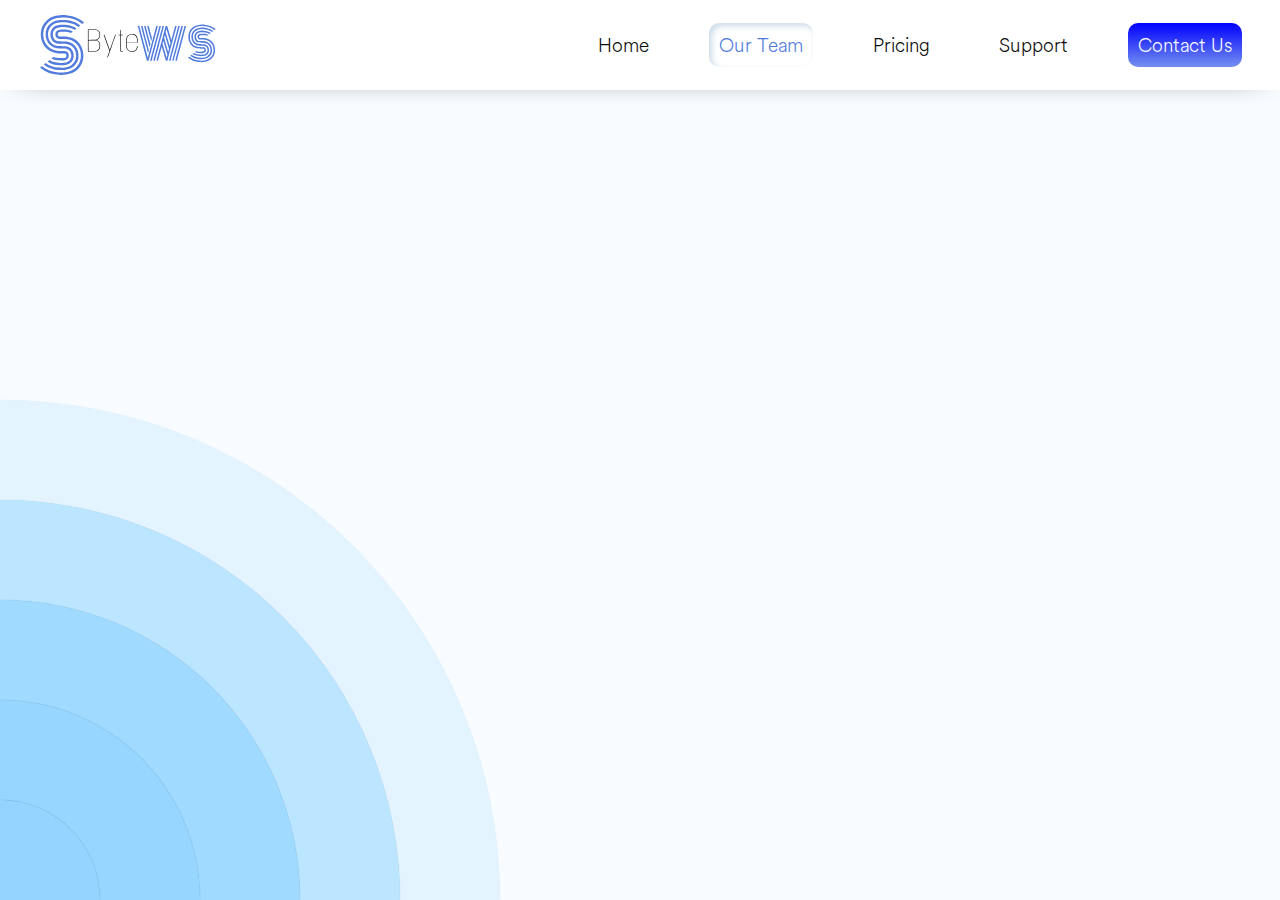
==== pages/ourteam.html @ 2ac8fb99 "added new page and file config" ====
<!DOCTYPE html>  
  <html lang="en">
    <meta charset="utf-8">
    <meta name="viewport" content="width=device-width, initial-scale=1">
    <meta name="description" content="ShortByte web solutions is a company run by High Schoolers that delivers Websites and custom software to small businesses.">
    <meta property="og:type" content="website">
    <meta property="og:title" content="ShortByte Web Solutions">
    <meta property="og:image" content="logo/companyLogo.svg">
    <meta property="og:description" content="ShortByte web solutions is a company run by High Schoolers that delivers Websites and custom software to small businesses">
    <meta property="og:site_name" content="Home - ShortByte">
    <meta property="og:locale" content="en_US">
    <link rel="icon" href="../logo/SBlogo.ico"/>
    <link rel="stylesheet" type="text/css" href="../styles.css"/>
    <link rel="stylesheet" type="text/css" href="../styles/ourteam.styles.css"/>
    <link rel="stylesheet" href="https://unpkg.com/aos@next/dist/aos.css" />
    <script src="../script.js" defer></script>
    <title>Home - ShortByte</title>
  </head>
  <body>
    <div class="ripple-bacground">
      <div class="circle xxlarge shade1"></div>
      <div class="circle xlarge shade2"></div>
      <div class="circle large shade3"></div>
      <div class="circle medium shade4"></div>
      <div class="circle small shade5"></div>
    </div>
    <div class="header">
        <img src="../logo/companyLogo.svg" alt="" class="companyLogo">
        <div>
          <a class="hLink" href="../index.html" >Home</a>
          <a class="hLink active" href="ourteam.html">Our Team</a>
          <a class="hLink" href="pricing.html">Pricing</a>
          <a class="hLink" href="support.html">Support</a>
          <a class="hLink contactUs" href="contact.html">Contact Us</a>
        </div>
    </div>
  </body>

  <script src="https://unpkg.com/aos@next/dist/aos.js"></script>
  <script>
    AOS.init();
  </script>


</html>
---- styles.css ----
:root{
    --primary-color: #517bdc;
    --font-color: rgb(11, 11, 11);
    --bg-color: #f8fcff;
}

@font-face {
    font-family: 'circular-bold';
    src: url(fonts/CircularStd-Medium.woff2) format('woff2');
}
@font-face {
    font-family: 'circular-light';
    src: url(fonts/CircularAir-Light.woff2) format('woff2');
}

* {
    font-family: 'circular-light';
    color: var(--font-color);
    box-sizing: border-box;
}

body{
    background-color: var(--bg-color);
    margin: 0;
}

.ripple-bacground {
    position: fixed;
    height: 100vh;
    z-index: -1;
}
  
  
.circle{
    background-color: hsl(204, 100%, 79%);
    position: absolute;
    border-radius: 50%;
    animation: ripple 15s infinite;
    box-shadow: 0px 0px 1px 0px #508fb9;
}
  
.small{
    width: 200px;
    height: 200px;
    left: -100px;
    bottom: -100px;
}
  
.medium{
    width: 400px;
    height: 400px;
    left: -200px;
    bottom: -200px;
}
  
.large{
    width: 600px;
    height: 600px;
    left: -300px;
    bottom: -300px;
}
  
.xlarge{
    width: 800px;
    height: 800px;
    left: -400px;
    bottom: -400px;
}
  
.xxlarge{
    width: 1000px;
    height: 1000px;
    left: -500px;
    bottom: -500px;
}
  
.shade1{
    opacity: 0.2;
}

.shade2{
    opacity: 0.5;
}
  
.shade3{
    opacity: 0.7;
}
  
.shade4{
    opacity: 0.8;
}
  
.shade5{
    opacity: 0.9;
}
  
@keyframes ripple{
    0%{
      transform: scale(0.8);
    }
    
    50%{
      transform: scale(1.2);
    }
    
    100%{
      transform: scale(0.8);
    }
}

.header {
    display: flex;
    align-items: center;
    justify-content: space-between;
    flex-flow: row nowrap;
    width: 100%;
    height: 90px;
    padding: 0 3vw;
    background-color: white;
    box-shadow: 0 1px 30px -20px rgb(0, 0, 0);
}

.header > div {
    display: flex;
    flex-flow: row nowrap;
    align-items: center;
    gap: 50px;
    flex-wrap: nowrap;
}

.companyLogo {
    width: 180px;
    flex:  0 0 auto;
}



.header .contactUs{
    background: linear-gradient(360deg, lightblue -50%, blue 100%);
    color: var(--bg-color);
}

.header .contactUs:hover{
    transform: scale(1.1);
    box-shadow: 3px 3px darkgray;
    transition: linear 0.2s;
}


/*
.header button {
    font-family: 'circular-light';
    font-weight: 800;
    border: none;
    border-radius: 20px;
    font-size: 1.1rem;
    padding: 10px 25px;
    background-color: #bbd0ff;
}

.header button {
  all: unset;
  width: 100px;
  height: 30px;
  font-size: 16px;
  background: transparent;
  border: none;
  position: relative;
  color: #f0f0f0;
  cursor: pointer;
  z-index: 1;
  padding: 10px 20px;
  display: flex;
  align-items: center;
  justify-content: center;
  white-space: nowrap;
  user-select: none;
  -webkit-user-select: none;
  touch-action: manipulation;
}

.header button::after,
.header button::before {
  content: '';
  position: absolute;
  bottom: 0;
  right: 0;
  z-index: -99999;
  transition: all .4s;
}

.header button::before {
  transform: translate(0%, 0%);
  width: 100%;
  height: 100%;
  background: #517bdc;
  border-radius: 20px;
}

.header button::after {
  transform: translate(10px, 10px);
  width: 0px;
  height: 0px;
  background: #ffffff15;
  backdrop-filter: blur(5px);
  -webkit-backdrop-filter: blur(5px);
  border-radius: 50px;
}

.header button:hover::before {
  transform: translate(5%, 20%);
  width: 110%;
  height: 110%;
}

.header button:hover::after {
  border-radius: 10px;
  transform: translate(0, 0);
  width: 100%;
  height: 100%;
}

.header button:active::after {
  transition: 0s;
  transform: translate(0, 5%);
}
*/

.hLink{
    font-family: 'circular-light';
    color: rgb(11, 11, 11);
    transition: all ease-in-out 0.1s;
    text-decoration: none;
    font-size: 1.2rem;
    padding: 10px;
    border-radius: 10px;
}

.hLink:hover:not(.contactUs){
    color: var(--primary-color);
    transform: scale(1.05);
    transition: all ease-in-out 0.2s;
}

.active {
    color: var(--primary-color);
    box-shadow: rgb(204, 219, 232) 3px 3px 6px 0px inset, rgba(255, 255, 255, 0.5) -3px -3px 6px 1px inset;
}

.main {
    display: grid;
    grid-template-columns: 1fr 1fr;
    grid-template-rows: 1fr 1fr;
}

.whatWeDo, .goals {
    padding: 40px;
    justify-self: center;
    align-self: center;
}



.whatWeDo > div, .goals > div{
    position: relative;
    font-size: 3rem;
    font-weight: 800;
    margin: 0;
    right: 50px;
}
.whatWeDo ul, .goals ul {
    padding: 0;
    font-size: 1.3rem;
}

.whatWeDo li, .goals li{
    font-size: 1.5rem;
    margin-top: 10px;
    max-width: 30vw;
}


.goals {
    grid-row: 2/3;
    grid-column: 2/3;
}

.placeholder {
    width: 500px;
    justify-self: center;
    align-self: center;
    margin: 30px 0;
    border-radius: 2.5%;
    transition: all 0.2s ease;
}

.placeholder:hover {
    transform: scale(1.01);
    box-shadow: rgba(50, 50, 93, 0.25) 0px 6px 12px -2px, rgba(0, 0, 0, 0.3) 0px 3px 7px -3px;
    transition: all 0.2s ease;
}

.check {
    position: absolute;
    margin: 0 0 20px 10px;
}


.createdBy{
    height: 100px;
    display: flex;
    align-items: center;
    justify-content: center;
}

.createdBy h1{
    color: #5e5e5e;
    font-size: 1rem;
    font-family: "circular-light";
}
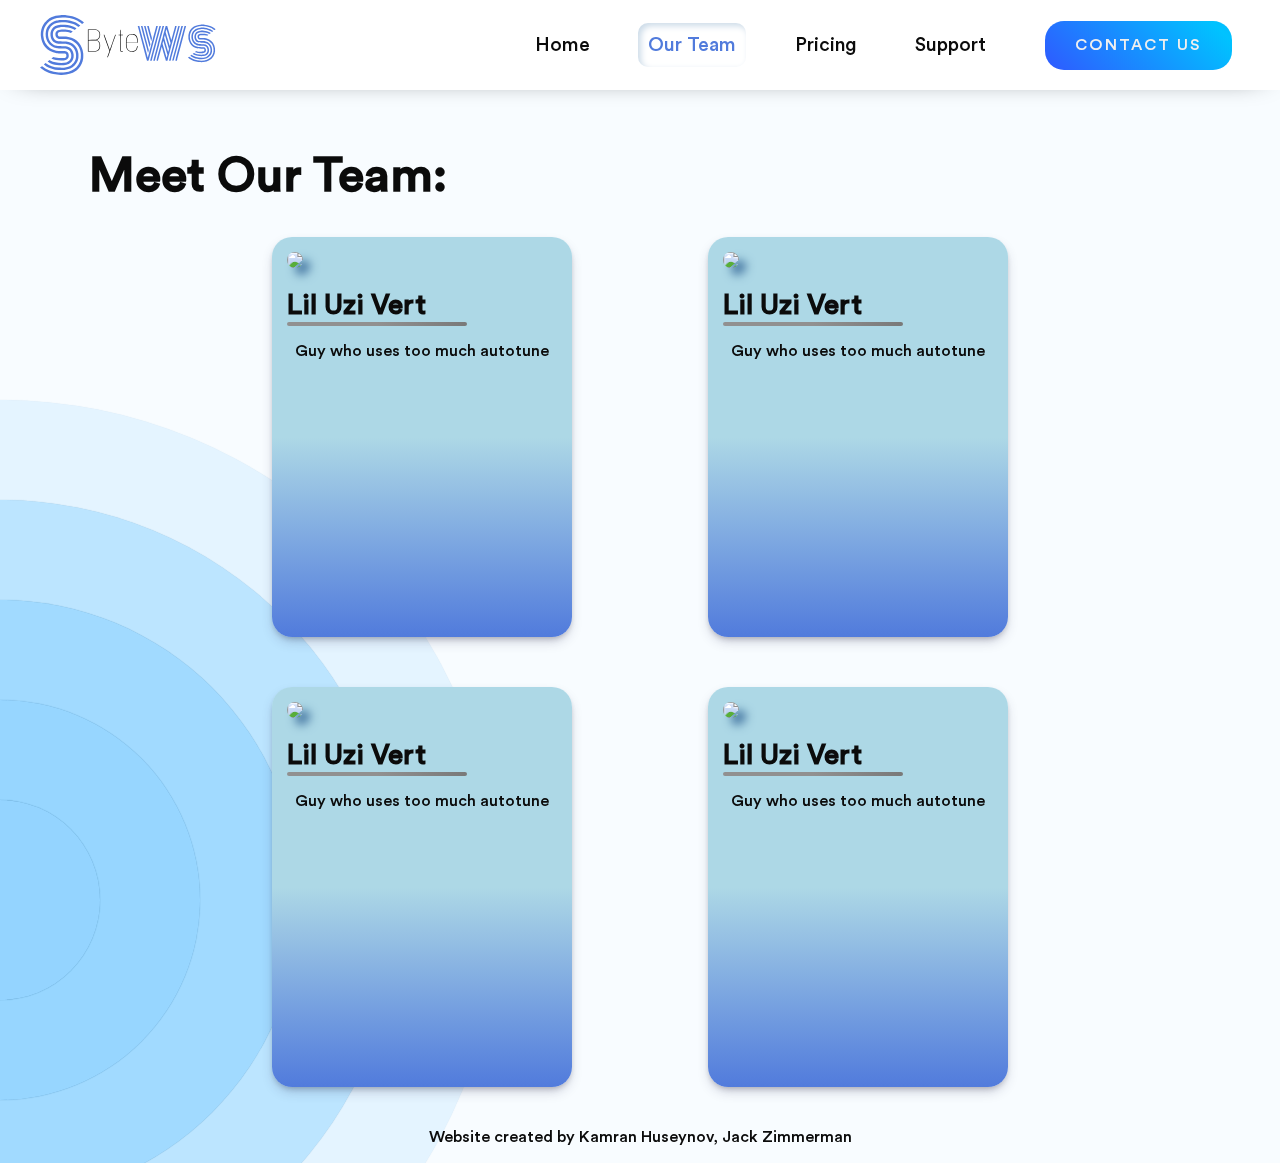
==== commit 9a9e3a4f: "Initial prototype of resizable "our team" page with cards" ====
--- a/pages/ourteam.html
+++ b/pages/ourteam.html
@@ -5,13 +5,13 @@
     <meta name="description" content="ShortByte web solutions is a company run by High Schoolers that delivers Websites and custom software to small businesses.">
     <meta property="og:type" content="website">
     <meta property="og:title" content="ShortByte Web Solutions">
-    <meta property="og:image" content="logo/companyLogo.svg">
+    <meta property="og:image" content="../logo/companyLogo.svg">
     <meta property="og:description" content="ShortByte web solutions is a company run by High Schoolers that delivers Websites and custom software to small businesses">
     <meta property="og:site_name" content="Home - ShortByte">
     <meta property="og:locale" content="en_US">
     <link rel="icon" href="../logo/SBlogo.ico"/>
     <link rel="stylesheet" type="text/css" href="../styles.css"/>
-    <link rel="stylesheet" type="text/css" href="../styles/ourteam.styles.css"/>
+    <link rel="stylesheet" type="text/css" href="styles/ourteam.css"/>
     <link rel="stylesheet" href="https://unpkg.com/aos@next/dist/aos.css" />
     <script src="../script.js" defer></script>
     <title>Home - ShortByte</title>
@@ -26,13 +26,61 @@
     </div>
     <div class="header">
         <img src="../logo/companyLogo.svg" alt="" class="companyLogo">
-        <div>
-          <a class="hLink" href="../index.html" >Home</a>
-          <a class="hLink active" href="ourteam.html">Our Team</a>
-          <a class="hLink" href="pricing.html">Pricing</a>
-          <a class="hLink" href="support.html">Support</a>
-          <a class="hLink contactUs" href="contact.html">Contact Us</a>
+        <nav>
+          <a class="hLink" href="../index.html">Home</a>
+          <a class="hLink active">Our Team</a>
+          <a class="hLink" href="#">Pricing</a>
+          <a class="hLink" href="#">Support</a>
+          <a class="contactUs" href="#">Contact Us</a>
+        </nav>
+        <div class="menuBtn">
+          <div class="menuBtnBurger"></div>
         </div>
+        <div class="modal">
+          <a class="contactUs" >Contact Us</a>
+          <a class="hLink" href="../index.html">Home</a>
+          <a class="hLink active" href="#">Our Team</a>
+          <a class="hLink" href="#">Pricing</a>
+          <a class="hLink" href="#">Support</a>
+        </div>
+        <!-- I changed div to nav for the screen reader support -->
+    </div>
+
+
+    <div class="mainteam">
+      <h1 class="pageMainInfo">Meet Our Team:</h1>
+      <div class="teamGrid">
+        <div class="memberBio">
+          <img src="https://i.iheart.com/v3/catalog/artist/31083712?ops=fit(720%2C720)"/>
+          <h3>Lil Uzi Vert</h3> 
+          <div class="bioSplit"></div>
+          <p>Guy who uses too much autotune</p>
+        </div>
+        <div class="memberBio">
+          <img src="https://i.iheart.com/v3/catalog/artist/31083712?ops=fit(720%2C720)"/>
+          <h3>Lil Uzi Vert</h3> 
+          <div class="bioSplit"></div>
+          <p>Guy who uses too much autotune</p>
+        </div>
+        <div class="memberBio">
+          <img src="https://i.iheart.com/v3/catalog/artist/31083712?ops=fit(720%2C720)"/>
+          <h3>Lil Uzi Vert</h3> 
+          <div class="bioSplit"></div>
+          <p>Guy who uses too much autotune</p>
+        </div>
+        <div class="memberBio">
+          <img src="https://i.iheart.com/v3/catalog/artist/31083712?ops=fit(720%2C720)"/>
+          <h3>Lil Uzi Vert</h3> 
+          <div class="bioSplit"></div>
+          <p>Guy who uses too much autotune</p>
+        </div>
+      </div>
+    </div>
+  
+    <div class="createdBy">
+      <p>Website created by Kamran Huseynov, Jack Zimmerman</p>
+      <!-- I changed it to <p> since the screen reader will read it as 
+        a crucial info -->
     </div>
   </body>
 
@@ -41,7 +89,6 @@
     AOS.init();
   </script>
 
-
 </html>
 
 
--- a/styles.css
+++ b/styles.css
@@ -13,14 +13,19 @@
     font-family: 'circular-light';
     src: url(fonts/CircularAir-Light.woff2) format('woff2');
 }
+@font-face {
+    font-family: 'montserrat';
+    src: url(fonts/montserrat/Montserrat-Regular.otf) format("opentype");
+}
 
 * {
-    font-family: 'circular-light';
+    font-family: 'circular-bold';
     color: var(--font-color);
     box-sizing: border-box;
 }
 
 body{
+    overflow-x: hidden;
     background-color: var(--bg-color);
     margin: 0;
 }
@@ -113,128 +118,36 @@
     display: flex;
     align-items: center;
     justify-content: space-between;
-    flex-flow: row nowrap;
-    width: 100%;
+    flex: 0 0 100vw;
+    width: 100vw;
     height: 90px;
     padding: 0 3vw;
     background-color: white;
     box-shadow: 0 1px 30px -20px rgb(0, 0, 0);
 }
 
-.header > div {
+.header > nav {
     display: flex;
     flex-flow: row nowrap;
     align-items: center;
-    gap: 50px;
+    gap: clamp(20px, 3vw, 50px);
     flex-wrap: nowrap;
 }
 
 .companyLogo {
     width: 180px;
     flex:  0 0 auto;
-}
-
-
-
-.header .contactUs{
-    background: linear-gradient(360deg, lightblue -50%, blue 100%);
-    color: var(--bg-color);
-}
-
-.header .contactUs:hover{
-    transform: scale(1.1);
-    box-shadow: 3px 3px darkgray;
-    transition: linear 0.2s;
-}
-
-
-/*
-.header button {
-    font-family: 'circular-light';
-    font-weight: 800;
-    border: none;
-    border-radius: 20px;
-    font-size: 1.1rem;
-    padding: 10px 25px;
-    background-color: #bbd0ff;
-}
-
-.header button {
-  all: unset;
-  width: 100px;
-  height: 30px;
-  font-size: 16px;
-  background: transparent;
-  border: none;
-  position: relative;
-  color: #f0f0f0;
-  cursor: pointer;
-  z-index: 1;
-  padding: 10px 20px;
-  display: flex;
-  align-items: center;
-  justify-content: center;
-  white-space: nowrap;
-  user-select: none;
-  -webkit-user-select: none;
-  touch-action: manipulation;
-}
-
-.header button::after,
-.header button::before {
-  content: '';
-  position: absolute;
-  bottom: 0;
-  right: 0;
-  z-index: -99999;
-  transition: all .4s;
-}
-
-.header button::before {
-  transform: translate(0%, 0%);
-  width: 100%;
-  height: 100%;
-  background: #517bdc;
-  border-radius: 20px;
-}
-
-.header button::after {
-  transform: translate(10px, 10px);
-  width: 0px;
-  height: 0px;
-  background: #ffffff15;
-  backdrop-filter: blur(5px);
-  -webkit-backdrop-filter: blur(5px);
-  border-radius: 50px;
-}
-
-.header button:hover::before {
-  transform: translate(5%, 20%);
-  width: 110%;
-  height: 110%;
-}
-
-.header button:hover::after {
-  border-radius: 10px;
-  transform: translate(0, 0);
-  width: 100%;
-  height: 100%;
-}
-
-.header button:active::after {
-  transition: 0s;
-  transform: translate(0, 5%);
-}
-*/
+    margin-right: 50px;
+}
 
 .hLink{
-    font-family: 'circular-light';
     color: rgb(11, 11, 11);
     transition: all ease-in-out 0.1s;
     text-decoration: none;
     font-size: 1.2rem;
     padding: 10px;
     border-radius: 10px;
+    white-space: nowrap;
 }
 
 .hLink:hover:not(.contactUs){
@@ -248,10 +161,46 @@
     box-shadow: rgb(204, 219, 232) 3px 3px 6px 0px inset, rgba(255, 255, 255, 0.5) -3px -3px 6px 1px inset;
 }
 
+
+.contactUs{
+  margin: 10px;
+  padding: 15px 30px;
+  text-align: center;
+  text-transform: uppercase;
+  transition: 0.5s;
+  background-size: 200% auto;
+  color: rgb(239, 239, 239);
+  border-radius: 19px;
+  display: block;
+  border: 0px;
+  font-weight: 100;
+  letter-spacing: 2px;
+  background-image: linear-gradient(45deg, #2f59ff 0%, #00c3ff  51%, #2f59ff  100%);
+  cursor: pointer;
+  user-select: none;
+  -webkit-user-select: none;
+  touch-action: manipulation;
+  text-decoration: none;
+  white-space: nowrap;
+}
+
+.contactUs:hover {
+  background-position: right center;
+  /*edit ^^^ to change direction of transition*/
+  color: #fff;
+  text-decoration: none;
+}
+
+.contactUs:active {
+  transform: scale(0.95);
+}
+
+
 .main {
     display: grid;
     grid-template-columns: 1fr 1fr;
     grid-template-rows: 1fr 1fr;
+    margin: 0 20px 0 20px ;
 }
 
 .whatWeDo, .goals {
@@ -261,6 +210,9 @@
 }
 
 
+.title{
+    font-size: clamp(1.7rem, 3vw, 2rem);
+}
 
 .whatWeDo > div, .goals > div{
     position: relative;
@@ -271,13 +223,14 @@
 }
 .whatWeDo ul, .goals ul {
     padding: 0;
-    font-size: 1.3rem;
+    font-size: clamp(1.1rem, 2vw, 1.3rem);
 }
 
 .whatWeDo li, .goals li{
     font-size: 1.5rem;
     margin-top: 10px;
-    max-width: 30vw;
+    font-family: 'circular-light';
+    font-weight: 600;
 }
 
 
@@ -287,7 +240,7 @@
 }
 
 .placeholder {
-    width: 500px;
+    width: clamp(200px, 45vw, 500px);
     justify-self: center;
     align-self: center;
     margin: 30px 0;
@@ -296,9 +249,9 @@
 }
 
 .placeholder:hover {
-    transform: scale(1.01);
+    transform: scale(1.05);
     box-shadow: rgba(50, 50, 93, 0.25) 0px 6px 12px -2px, rgba(0, 0, 0, 0.3) 0px 3px 7px -3px;
-    transition: all 0.2s ease;
+    transition: all 0.3s ease;
 }
 
 .check {
@@ -307,11 +260,89 @@
 }
 
 
+
+.mobileNavIcon {
+    display: none;
+    cursor: pointer;
+    transition: 0.2s all ease;
+}
+
+.mobileNavIcon:hover{
+    fill: var(--primary-color);
+    transition: 0.2s all ease;
+}
+
+.menuBtn {
+    display: none;
+    width: 28px;
+    height: 28px;
+    align-items: center;
+    cursor: pointer;
+}
+
+.menuBtnBurger,
+.menuBtnBurger::before,
+.menuBtnBurger::after {
+    width: 27px;
+    height: 2px;
+    background: var(--font-color);
+    border-radius: 2px;
+    transition: all .2s ease-in-out;
+}
+.menuBtn:hover .menuBtnBurger,
+.menuBtn:hover .menuBtnBurger::before,
+.menuBtn:hover .menuBtnBurger::after {
+    background: var(--primary-color);
+}
+.menuBtnBurger::before,
+.menuBtnBurger::after {
+    content: '';
+    position: absolute;
+}
+.menuBtnBurger::before {
+    transform: translateY(-7px);
+}
+.menuBtnBurger::after {
+    transform: translateY(7px);
+}
+.menuBtn.open .menuBtnBurger {
+    transform: translateX(-30px);
+    background: transparent;
+}
+.menuBtn.open .menuBtnBurger::before {
+    transform: rotate(45deg) translate(25px, -25px);
+}
+.menuBtn.open .menuBtnBurger::after {
+    transform: rotate(-45deg) translate(25px, 25px);
+}
+
+.modal {
+    display: flex;
+    height: 310px;
+    flex-flow: column;
+    position: fixed;
+    justify-content: space-between;
+    border-radius: 12px;
+    right: 3%;
+    top: 8%;
+    transition: 0.2s all ease-in-out;
+    background-color: rgba(255, 255, 255, 0.9);
+    transform: scale(0);
+    padding: 12px 28px 18px;
+    box-shadow: rgba(0, 0, 0, 0.16) 0px 3px 6px, rgba(0, 0, 0, 0.23) 0px 3px 6px;
+    z-index: 10;
+}
+.modal.active {
+    transform: scale(1);
+    transition: 0.2s all ease-in-out;
+}
+
 .createdBy{
-    height: 100px;
-    display: flex;
-    align-items: center;
-    justify-content: center;
+    position: relative;
+    bottom: 0;
+    width: 100%;
+    margin-bottom: 10px;
+    text-align: center;
 }
 
 .createdBy h1{
@@ -319,3 +350,80 @@
     font-size: 1rem;
     font-family: "circular-light";
 }
+
+
+/*
+    Change Menu to hamburger:
+*/
+
+@media only screen and (max-aspect-ratio: 4/3) {
+    .header > nav {
+        display: none;
+    }
+    .mobileNavIcon {
+        display: block;
+    }
+    .menuBtn{
+        display:flex;
+    }
+}
+
+/*
+Change logo and main org
+*/
+
+@media only screen and (max-aspect-ratio: 4/3) {
+    .companyLogo {
+        width: 150px;
+        margin-left: 10px;
+    }
+    .main {
+        display: flex;
+        flex-flow: column nowrap;
+        align-items: center;
+    }
+    .main div {
+        width: 85%;
+    }
+    .placeholder {
+        width: 85%;
+    }
+    .title {
+        font-size: 2.5rem;
+    }
+    
+    .whatWeDo ul, .goals ul {
+        font-size: 1.5rem;
+    }
+}
+
+/*
+    Change font organization for mobile view:
+*/
+
+@media only screen and (max-aspect-ratio: 4/3){
+
+    .whatWeDo, .goals{
+        max-width: 100vw;
+    }
+    .whatWeDo > div, .goals > div{
+        position: relative;
+        font-size: 5vw;
+        font-weight: 800;
+        margin: 0;
+        right: 50px;
+    }
+
+    .whatWeDo ul, .goals ul {
+        padding: 0;
+        font-size: clamp(1.1rem, 2vw, 1.3rem);
+    }
+    
+    .whatWeDo li, .goals li{
+        font-size: 3vw;
+        margin-top: 10px;
+        font-family: 'circular-light';
+        font-weight: 600;
+    }
+    
+}--- a/pages/styles/ourteam.css
+++ b/pages/styles/ourteam.css
@@ -0,0 +1,75 @@
+
+:root{
+    --primary-color: #517bdc;
+    --font-color: rgb(11, 11, 11);
+    --bg-color: #f8fcff;
+}
+
+.mainteam{
+    padding: 25px;
+}
+
+.pageMainInfo{
+    position: relative;
+    display: flex;
+    font-size: 3rem;
+    left: 5vw;
+}
+
+.teamGrid{
+    position: relative;
+    display: grid;
+    width: 70%;
+    max-width: 90%;
+    left: 15%;
+    grid-template-columns: repeat(auto-fit, minmax(325px, 1fr));
+    grid-template-rows: 1fr 1fr;
+    grid-column-gap: 10px;
+    grid-row-gap: 50px;
+    align-items: center;
+    justify-items: center;
+}
+
+
+
+.memberBio{
+    width: 300px;
+    height: 400px;
+    background: linear-gradient(180deg, lightblue 50%, var(--primary-color) 100%);
+    border-radius: 20px;
+    box-shadow: rgba(50, 50, 93, 0.25) 0px 6px 12px -2px, rgba(0, 0, 0, 0.3) 0px 3px 7px -3px;
+}
+
+.memberBio > img{
+    position: relative;
+    width: 90%;
+    height: auto;
+    margin: 5%;
+    margin-bottom: 0%;
+    border-radius: 10px;
+    filter: drop-shadow(8px 8px 5px rgb(73, 122, 164));
+}
+
+.memberBio > h3{
+    position: relative;
+    font-weight: 900;
+    font-size: 1.75rem;
+    margin: 5%;
+    margin-bottom: 0;
+}
+
+.bioSplit{
+    position: relative;
+    width: 60%;
+    height: 1%;
+    margin: 0;
+    left: 5%;
+    border-radius: 5px;
+    background: linear-gradient(90deg, rgb(145, 144, 144) 50%, rgb(121, 121, 121) 100%);
+}
+
+.memberBio > p{
+    position: relative;
+    text-align: center;
+    width: 100%;
+}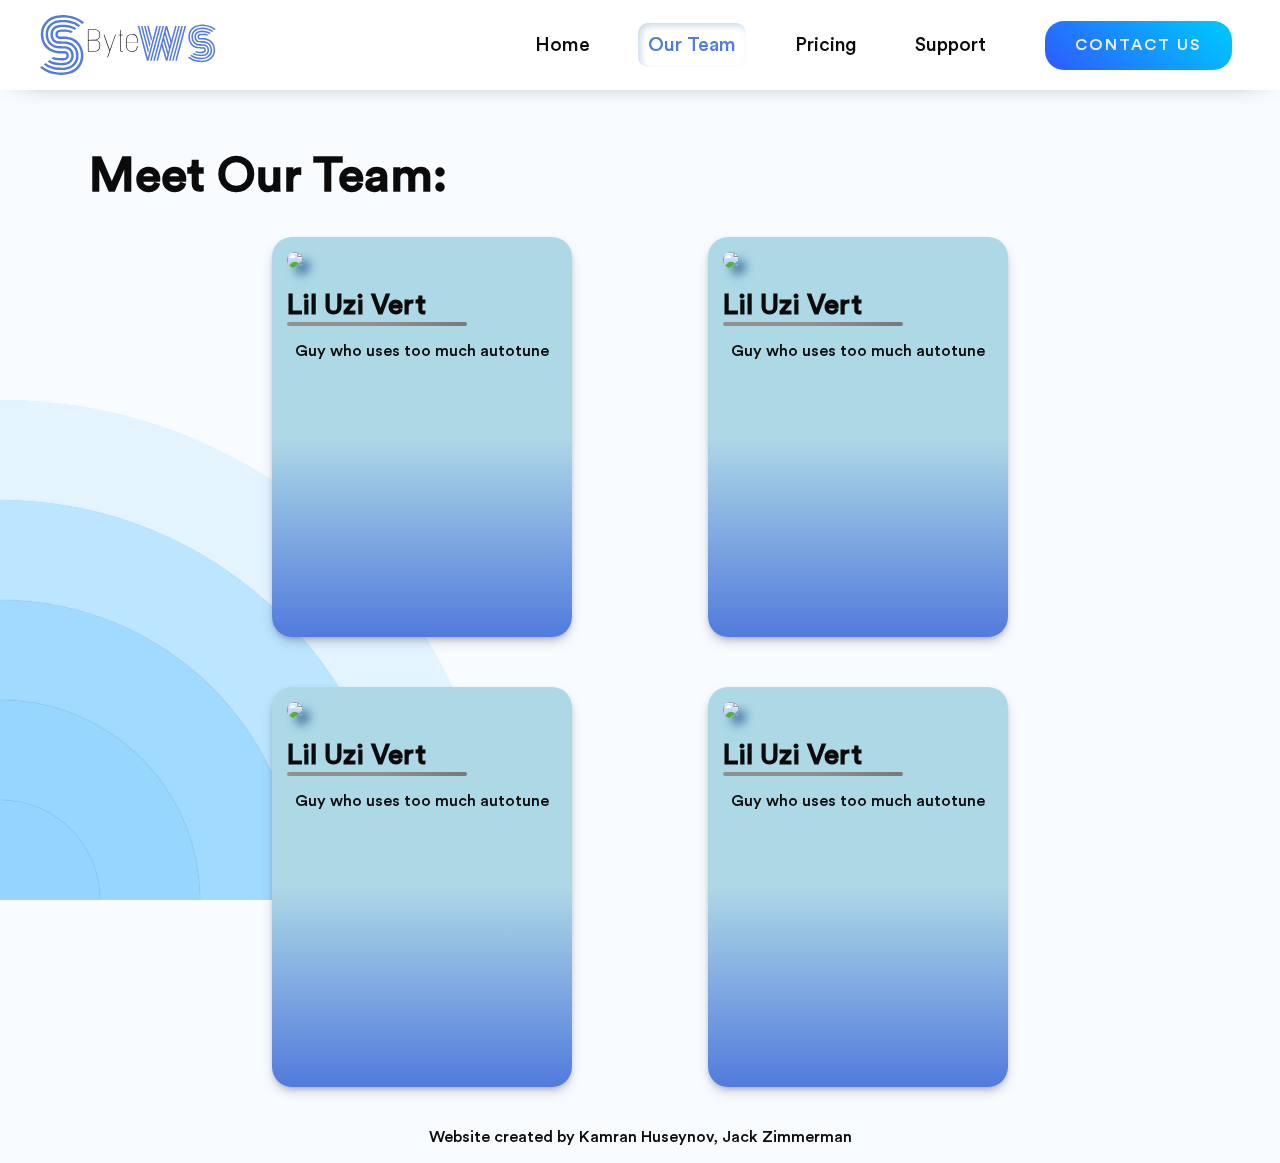
==== commit 28e189e6: "Ok I fix elements going off screen and prevented people from scrolling off the right side of the pag" ====
--- a/pages/ourteam.html
+++ b/pages/ourteam.html
@@ -17,7 +17,7 @@
     <title>Home - ShortByte</title>
   </head>
   <body>
-    <div class="ripple-bacground">
+    <div class="ripple-background">
       <div class="circle xxlarge shade1"></div>
       <div class="circle xlarge shade2"></div>
       <div class="circle large shade3"></div>
--- a/styles.css
+++ b/styles.css
@@ -24,24 +24,32 @@
     box-sizing: border-box;
 }
 
+html{
+    max-width: 100vw;
+}
+
 body{
+    position: relative;
     overflow-x: hidden;
     background-color: var(--bg-color);
     margin: 0;
 }
 
-.ripple-bacground {
+.ripple-background {
     position: fixed;
     height: 100vh;
+    width: 100vw;
+    overflow: hidden;
     z-index: -1;
 }
-  
+
   
 .circle{
     background-color: hsl(204, 100%, 79%);
     position: absolute;
     border-radius: 50%;
     animation: ripple 15s infinite;
+    overflow-x: hidden;
     box-shadow: 0px 0px 1px 0px #508fb9;
 }
   
@@ -249,7 +257,7 @@
 }
 
 .placeholder:hover {
-    transform: scale(1.05);
+    transform: scale(1.01);
     box-shadow: rgba(50, 50, 93, 0.25) 0px 6px 12px -2px, rgba(0, 0, 0, 0.3) 0px 3px 7px -3px;
     transition: all 0.3s ease;
 }
@@ -383,7 +391,7 @@
         align-items: center;
     }
     .main div {
-        width: 85%;
+        width: 100%;
     }
     .placeholder {
         width: 85%;
@@ -392,8 +400,8 @@
         font-size: 2.5rem;
     }
     
-    .whatWeDo ul, .goals ul {
-        font-size: 1.5rem;
+    .whatWeDo ul li, .goals ul li {
+        font-size: 1.25rem;
     }
 }
 
@@ -404,11 +412,14 @@
 @media only screen and (max-aspect-ratio: 4/3){
 
     .whatWeDo, .goals{
+        position: relative;
         max-width: 100vw;
-    }
+        left: 5%
+    }
+    
     .whatWeDo > div, .goals > div{
         position: relative;
-        font-size: 5vw;
+        font-size: 2rem;
         font-weight: 800;
         margin: 0;
         right: 50px;
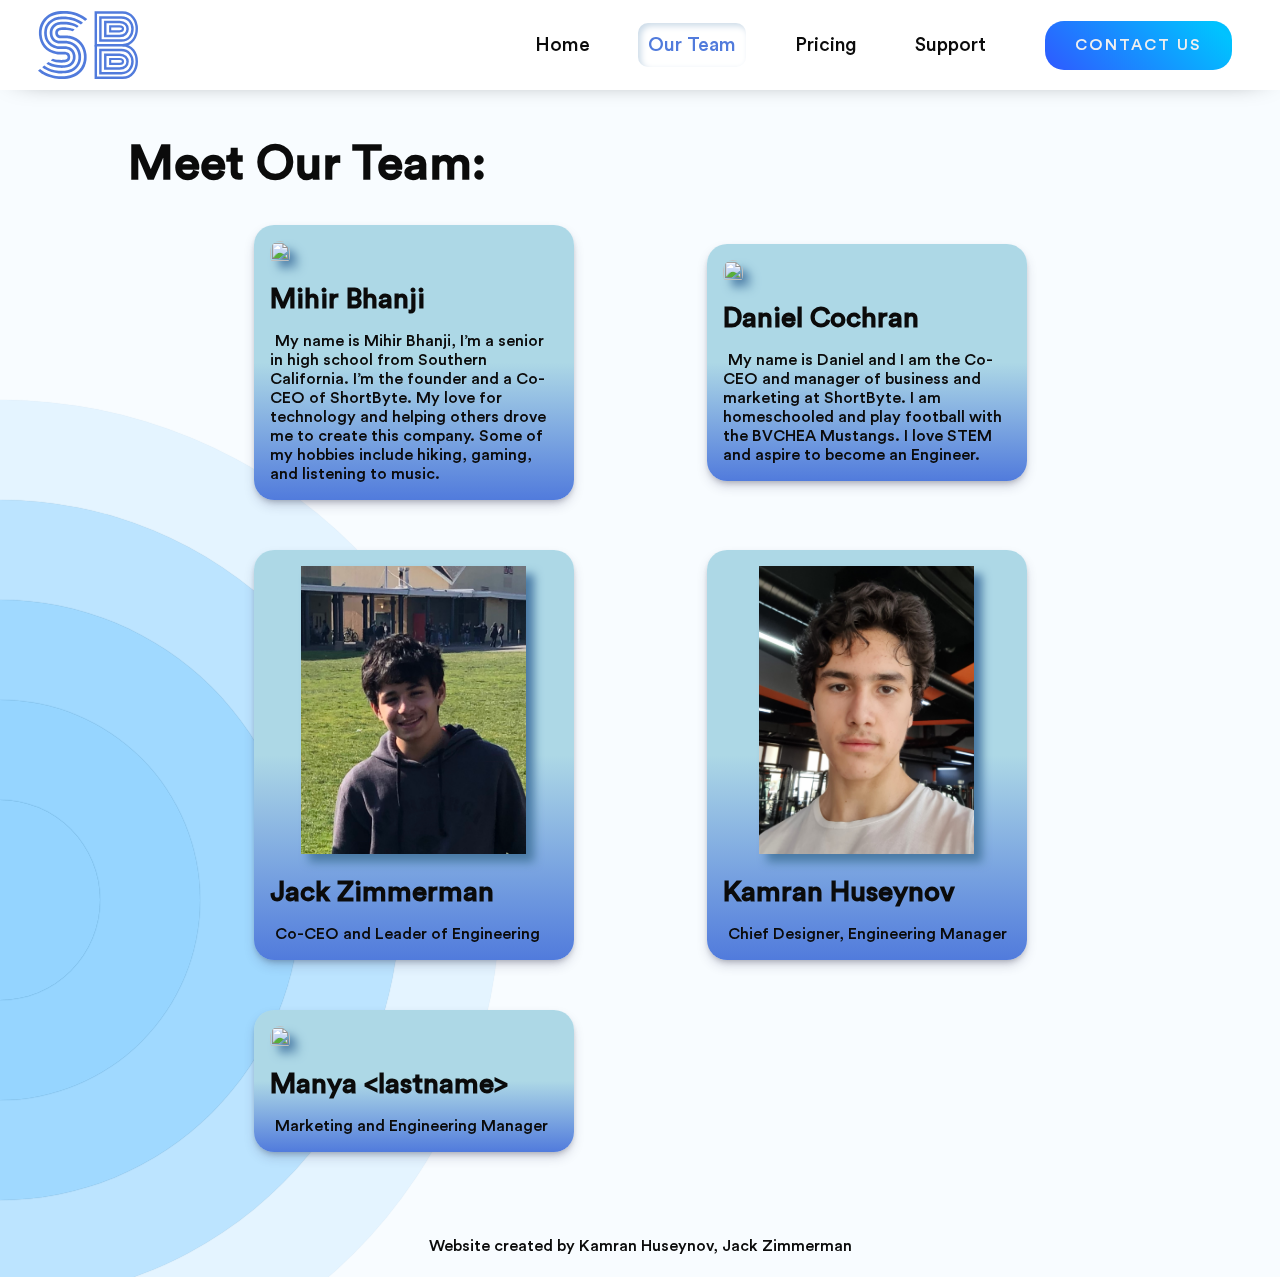
==== commit de1cefa0: "added image and fixed aspect ratio" ====
--- a/pages/ourteam.html
+++ b/pages/ourteam.html
@@ -29,7 +29,7 @@
         <nav>
           <a class="hLink" href="../index.html">Home</a>
           <a class="hLink active">Our Team</a>
-          <a class="hLink" href="#">Pricing</a>
+          <a class="hLink" href="pricing.html">Pricing</a>
           <a class="hLink" href="#">Support</a>
           <a class="contactUs" href="#">Contact Us</a>
         </nav>
@@ -39,8 +39,8 @@
         <div class="modal">
           <a class="contactUs" >Contact Us</a>
           <a class="hLink" href="../index.html">Home</a>
-          <a class="hLink active" href="#">Our Team</a>
-          <a class="hLink" href="#">Pricing</a>
+          <a class="hLink active">Our Team</a>
+          <a class="hLink" href="pricing.html">Pricing</a>
           <a class="hLink" href="#">Support</a>
         </div>
         <!-- I changed div to nav for the screen reader support -->
@@ -51,28 +51,34 @@
       <h1 class="pageMainInfo">Meet Our Team:</h1>
       <div class="teamGrid">
         <div class="memberBio">
-          <img src="https://i.iheart.com/v3/catalog/artist/31083712?ops=fit(720%2C720)"/>
-          <h3>Lil Uzi Vert</h3> 
+          <img src="https://complianz.io/wp-content/uploads/2019/03/placeholder-300x202.jpg"/>
+          <h3>Mihir Bhanji</h3> 
           <div class="bioSplit"></div>
-          <p>Guy who uses too much autotune</p>
+          <p>My name is Mihir Bhanji, I’m a senior in high school from Southern California. I’m the founder and a Co-CEO of ShortByte. My love for technology and helping others drove me to create this company. Some of my hobbies include hiking, gaming, and listening to music.</p>
         </div>
         <div class="memberBio">
-          <img src="https://i.iheart.com/v3/catalog/artist/31083712?ops=fit(720%2C720)"/>
-          <h3>Lil Uzi Vert</h3> 
+          <img src="https://complianz.io/wp-content/uploads/2019/03/placeholder-300x202.jpg"/>
+          <h3>Daniel Cochran</h3> 
           <div class="bioSplit"></div>
-          <p>Guy who uses too much autotune</p>
+          <p>My name is Daniel and I am the Co-CEO and manager of business and marketing at ShortByte. I am homeschooled and play football with the BVCHEA Mustangs. I love STEM and aspire to become an Engineer.</p>
         </div>
         <div class="memberBio">
-          <img src="https://i.iheart.com/v3/catalog/artist/31083712?ops=fit(720%2C720)"/>
-          <h3>Lil Uzi Vert</h3> 
+          <img src="../images/yppcoverimage.jpg"/>
+          <h3>Jack Zimmerman</h3> 
           <div class="bioSplit"></div>
-          <p>Guy who uses too much autotune</p>
+          <p>Co-CEO and Leader of Engineering</p>
         </div>
         <div class="memberBio">
-          <img src="https://i.iheart.com/v3/catalog/artist/31083712?ops=fit(720%2C720)"/>
-          <h3>Lil Uzi Vert</h3> 
+          <img src="../images/kamran.png"/>
+          <h3>Kamran Huseynov</h3> 
           <div class="bioSplit"></div>
-          <p>Guy who uses too much autotune</p>
+          <p>Chief Designer, Engineering Manager</p>
+        </div>
+        <div class="memberBio">
+          <img src="https://complianz.io/wp-content/uploads/2019/03/placeholder-300x202.jpg"/>
+          <h3>Manya &lt;lastname&gt;</h3> 
+          <div class="bioSplit"></div>
+          <p>Marketing and Engineering Manager</p>
         </div>
       </div>
     </div>
--- a/styles.css
+++ b/styles.css
@@ -24,29 +24,27 @@
     box-sizing: border-box;
 }
 
-html{
-    max-width: 100vw;
-}
 
 body{
     position: relative;
     overflow-x: hidden;
+    height: 100vh;
     background-color: var(--bg-color);
     margin: 0;
 }
 
 .ripple-background {
-    position: fixed;
+    position: absolute;
     height: 100vh;
     width: 100vw;
     overflow: hidden;
-    z-index: -1;
+    z-index: -10;
 }
 
   
 .circle{
     background-color: hsl(204, 100%, 79%);
-    position: absolute;
+    position: fixed;
     border-radius: 50%;
     animation: ripple 15s infinite;
     overflow-x: hidden;
@@ -142,8 +140,51 @@
     flex-wrap: nowrap;
 }
 
+.menuBtn {
+    display: none;
+    width: 28px;
+    height: 28px;
+    align-items: center;
+    cursor: pointer;
+}
+
+.menuBtnBurger,
+.menuBtnBurger::before,
+.menuBtnBurger::after {
+    width: 27px;
+    height: 2px;
+    background: var(--font-color);
+    border-radius: 2px;
+    transition: all .2s ease-in-out;
+}
+.menuBtn:hover .menuBtnBurger,
+.menuBtn:hover .menuBtnBurger::before,
+.menuBtn:hover .menuBtnBurger::after {
+    background: var(--primary-color);
+}
+.menuBtnBurger::before,
+.menuBtnBurger::after {
+    content: '';
+    position: absolute;
+}
+.menuBtnBurger::before {
+    transform: translateY(-7px);
+}
+.menuBtnBurger::after {
+    transform: translateY(7px);
+}
+.menuBtn.open .menuBtnBurger {
+    transform: translateX(-30px);
+    background: transparent;
+}
+.menuBtn.open .menuBtnBurger::before {
+    transform: rotate(45deg) translate(25px, -25px);
+}
+.menuBtn.open .menuBtnBurger::after {
+    transform: rotate(-45deg) translate(25px, 25px);
+}
 .companyLogo {
-    width: 180px;
+    width: 100px;
     flex:  0 0 auto;
     margin-right: 50px;
 }
@@ -209,40 +250,35 @@
     grid-template-columns: 1fr 1fr;
     grid-template-rows: 1fr 1fr;
     margin: 0 20px 0 20px ;
-}
-
-.whatWeDo, .goals {
-    padding: 40px;
+    gap: 20px;
+}
+
+.txtBox {
+    padding: 20px 10%;
     justify-self: center;
     align-self: center;
 }
 
 
 .title{
-    font-size: clamp(1.7rem, 3vw, 2rem);
-}
-
-.whatWeDo > div, .goals > div{
-    position: relative;
     font-size: 3rem;
     font-weight: 800;
-    margin: 0;
-    right: 50px;
-}
-.whatWeDo ul, .goals ul {
+}
+
+
+.txtBox ul {
     padding: 0;
-    font-size: clamp(1.1rem, 2vw, 1.3rem);
-}
-
-.whatWeDo li, .goals li{
-    font-size: 1.5rem;
+}
+
+.txtBox li{
+    font-size: clamp(1.5rem, 1.8vw, 1.8rem);
     margin-top: 10px;
     font-family: 'circular-light';
     font-weight: 600;
 }
 
 
-.goals {
+.txtBox.right {
     grid-row: 2/3;
     grid-column: 2/3;
 }
@@ -280,49 +316,6 @@
     transition: 0.2s all ease;
 }
 
-.menuBtn {
-    display: none;
-    width: 28px;
-    height: 28px;
-    align-items: center;
-    cursor: pointer;
-}
-
-.menuBtnBurger,
-.menuBtnBurger::before,
-.menuBtnBurger::after {
-    width: 27px;
-    height: 2px;
-    background: var(--font-color);
-    border-radius: 2px;
-    transition: all .2s ease-in-out;
-}
-.menuBtn:hover .menuBtnBurger,
-.menuBtn:hover .menuBtnBurger::before,
-.menuBtn:hover .menuBtnBurger::after {
-    background: var(--primary-color);
-}
-.menuBtnBurger::before,
-.menuBtnBurger::after {
-    content: '';
-    position: absolute;
-}
-.menuBtnBurger::before {
-    transform: translateY(-7px);
-}
-.menuBtnBurger::after {
-    transform: translateY(7px);
-}
-.menuBtn.open .menuBtnBurger {
-    transform: translateX(-30px);
-    background: transparent;
-}
-.menuBtn.open .menuBtnBurger::before {
-    transform: rotate(45deg) translate(25px, -25px);
-}
-.menuBtn.open .menuBtnBurger::after {
-    transform: rotate(-45deg) translate(25px, 25px);
-}
 
 .modal {
     display: flex;
@@ -349,92 +342,63 @@
     position: relative;
     bottom: 0;
     width: 100%;
-    margin-bottom: 10px;
     text-align: center;
-}
-
-.createdBy h1{
-    color: #5e5e5e;
-    font-size: 1rem;
-    font-family: "circular-light";
-}
-
-
-/*
-    Change Menu to hamburger:
-*/
-
-@media only screen and (max-aspect-ratio: 4/3) {
+    padding: 5px;
+}
+.createdBy p {
+    padding: 0;
+}
+
+/* please do not create multiple media queries and don't use ratios */
+@media only screen and (max-width: 1200px) {
+    .header {
+        height: 70px;
+    }
     .header > nav {
         display: none;
     }
+
     .mobileNavIcon {
         display: block;
     }
+
     .menuBtn{
         display:flex;
     }
-}
-
-/*
-Change logo and main org
-*/
-
-@media only screen and (max-aspect-ratio: 4/3) {
+
     .companyLogo {
-        width: 150px;
-        margin-left: 10px;
-    }
+        width: 60px;
+    }
+
     .main {
         display: flex;
+        gap: 0;
         flex-flow: column nowrap;
         align-items: center;
     }
-    .main div {
+
+    .placeholder {
+        width: 80%;
+    }
+    
+    .txtBox{
         width: 100%;
-    }
-    .placeholder {
-        width: 85%;
-    }
-    .title {
-        font-size: 2.5rem;
-    }
-    
-    .whatWeDo ul li, .goals ul li {
-        font-size: 1.25rem;
-    }
-}
-
-/*
-    Change font organization for mobile view:
-*/
-
-@media only screen and (max-aspect-ratio: 4/3){
-
-    .whatWeDo, .goals{
         position: relative;
         max-width: 100vw;
-        left: 5%
-    }
-    
-    .whatWeDo > div, .goals > div{
+    }
+    
+    .txtBox li {
+        padding: 0;
+        font-size: clamp(1.2rem, 3.5vw, 2rem);
+    }
+    
+    
+    .title {
+        font-size: clamp(2rem, 6vw, 4rem);
+    }
+    
+    .createdBy {
         position: relative;
-        font-size: 2rem;
-        font-weight: 800;
-        margin: 0;
-        right: 50px;
-    }
-
-    .whatWeDo ul, .goals ul {
-        padding: 0;
-        font-size: clamp(1.1rem, 2vw, 1.3rem);
-    }
-    
-    .whatWeDo li, .goals li{
-        font-size: 3vw;
-        margin-top: 10px;
-        font-family: 'circular-light';
-        font-weight: 600;
-    }
-    
-}+        font-size: .7rem;
+    }
+}
--- a/pages/styles/ourteam.css
+++ b/pages/styles/ourteam.css
@@ -6,7 +6,8 @@
 }
 
 .mainteam{
-    padding: 25px;
+    padding: 5vw;
+    padding-top: 1vw;
 }
 
 .pageMainInfo{
@@ -19,11 +20,10 @@
 .teamGrid{
     position: relative;
     display: grid;
-    width: 70%;
-    max-width: 90%;
-    left: 15%;
-    grid-template-columns: repeat(auto-fit, minmax(325px, 1fr));
-    grid-template-rows: 1fr 1fr;
+    width: 70vw;
+    left: 10vw;
+    grid-template-columns: repeat(auto-fit, minmax(300px, 1fr));
+    grid-template-rows: repeat(auto-fit, minmax(fit-content, 1fr));
     grid-column-gap: 10px;
     grid-row-gap: 50px;
     align-items: center;
@@ -33,8 +33,8 @@
 
 
 .memberBio{
-    width: 300px;
-    height: 400px;
+    width: 320px;
+    height: fit-content;
     background: linear-gradient(180deg, lightblue 50%, var(--primary-color) 100%);
     border-radius: 20px;
     box-shadow: rgba(50, 50, 93, 0.25) 0px 6px 12px -2px, rgba(0, 0, 0, 0.3) 0px 3px 7px -3px;
@@ -42,8 +42,11 @@
 
 .memberBio > img{
     position: relative;
-    width: 90%;
+    width: fit-content;
+    max-width: 90%;
     height: auto;
+    aspect-ratio: 1/1;
+    object-fit: contain;
     margin: 5%;
     margin-bottom: 0%;
     border-radius: 10px;
@@ -70,6 +73,18 @@
 
 .memberBio > p{
     position: relative;
-    text-align: center;
-    width: 100%;
+    text-indent: 5px;
+    width: 90%;
+    left: 5%;
+}
+
+
+@media only screen and (max-aspect-ratio: 4/3){
+    .pageMainInfo{
+        font-size: 2rem;
+    }
+
+    .teamGrid{
+        left: 5vw;
+    }
 }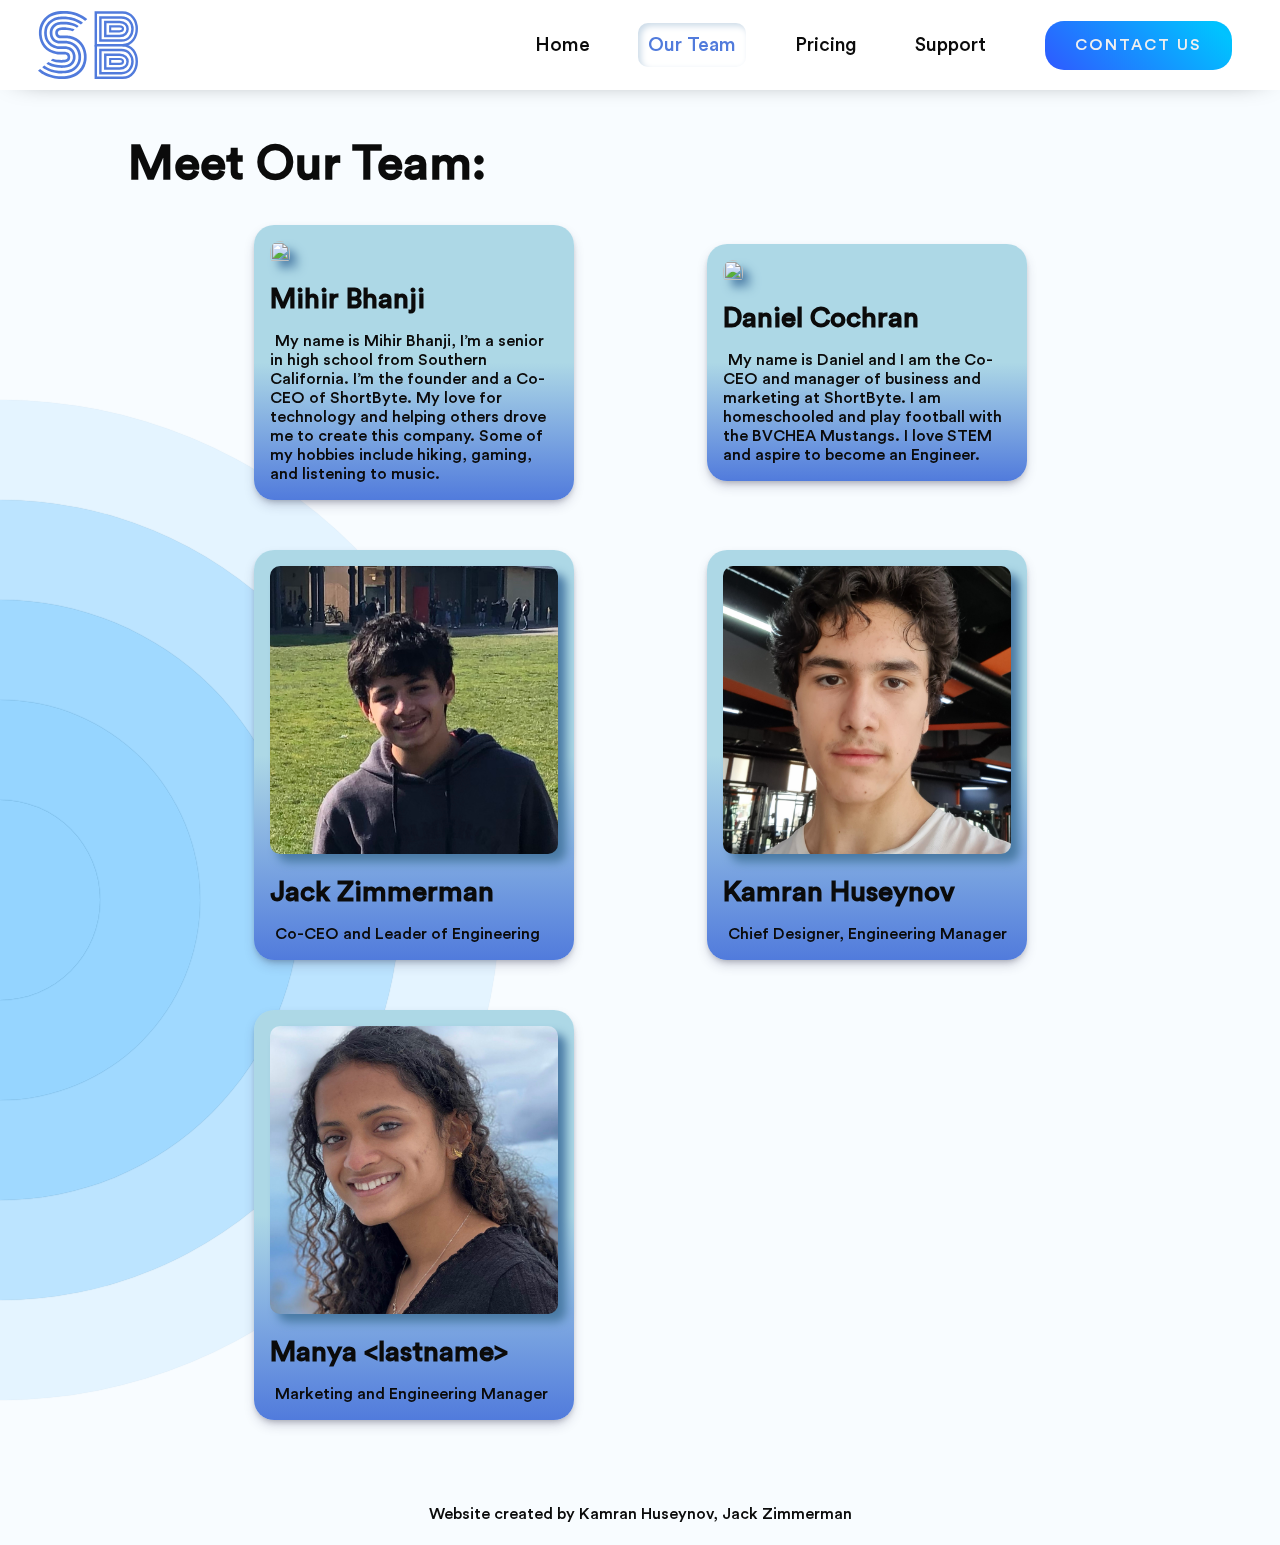
==== commit 40a02d7d: "change format and add pictures" ====
--- a/pages/ourteam.html
+++ b/pages/ourteam.html
@@ -75,7 +75,7 @@
           <p>Chief Designer, Engineering Manager</p>
         </div>
         <div class="memberBio">
-          <img src="https://complianz.io/wp-content/uploads/2019/03/placeholder-300x202.jpg"/>
+          <img src="../images/manyaphoto.png"/>
           <h3>Manya &lt;lastname&gt;</h3> 
           <div class="bioSplit"></div>
           <p>Marketing and Engineering Manager</p>
--- a/pages/styles/ourteam.css
+++ b/pages/styles/ourteam.css
@@ -46,7 +46,7 @@
     max-width: 90%;
     height: auto;
     aspect-ratio: 1/1;
-    object-fit: contain;
+    object-fit: cover;
     margin: 5%;
     margin-bottom: 0%;
     border-radius: 10px;
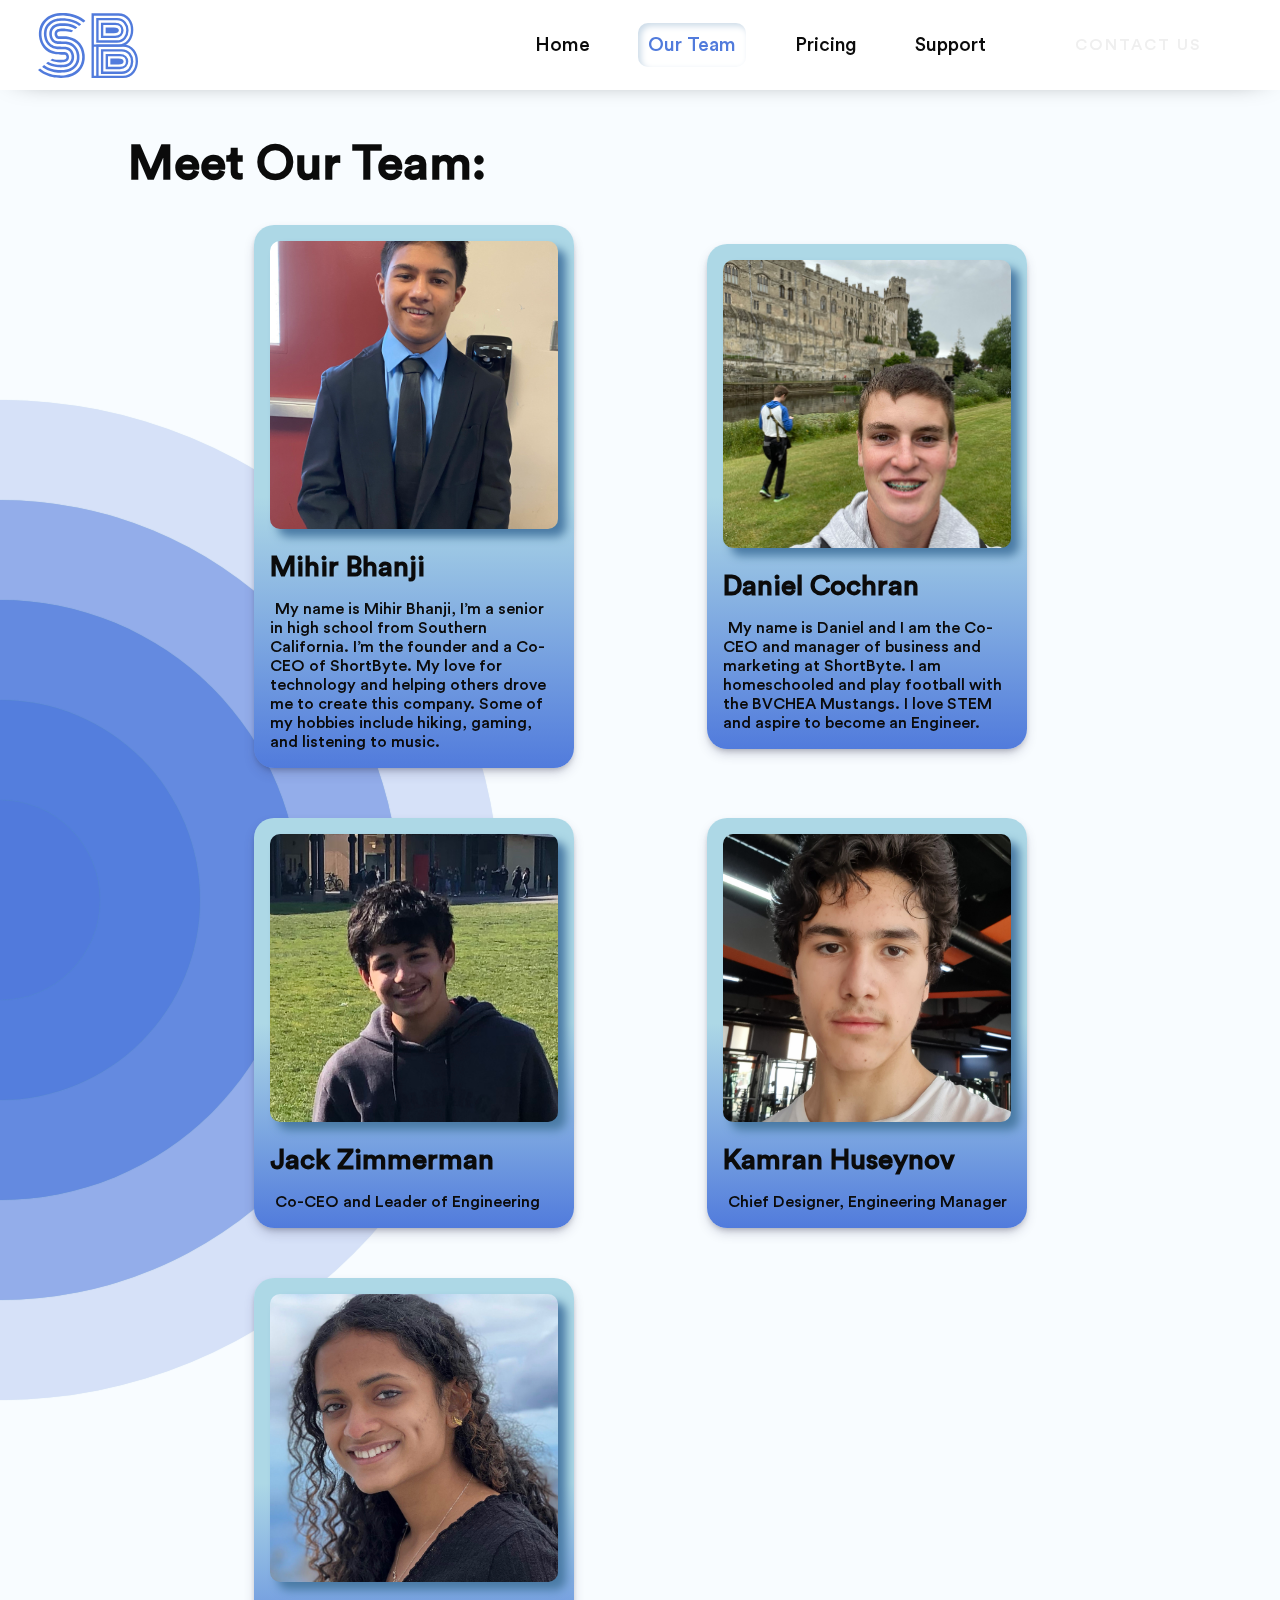
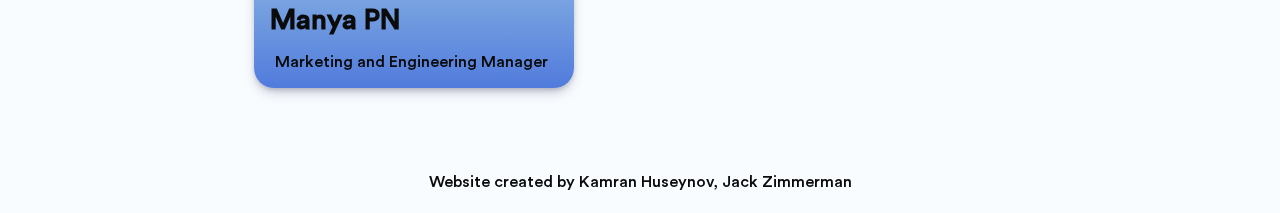
==== commit fabfd09a: "added images" ====
--- a/pages/ourteam.html
+++ b/pages/ourteam.html
@@ -51,13 +51,13 @@
       <h1 class="pageMainInfo">Meet Our Team:</h1>
       <div class="teamGrid">
         <div class="memberBio">
-          <img src="https://complianz.io/wp-content/uploads/2019/03/placeholder-300x202.jpg"/>
+          <img src="../images/mihirphoto.png"/>
           <h3>Mihir Bhanji</h3> 
           <div class="bioSplit"></div>
           <p>My name is Mihir Bhanji, I’m a senior in high school from Southern California. I’m the founder and a Co-CEO of ShortByte. My love for technology and helping others drove me to create this company. Some of my hobbies include hiking, gaming, and listening to music.</p>
         </div>
         <div class="memberBio">
-          <img src="https://complianz.io/wp-content/uploads/2019/03/placeholder-300x202.jpg"/>
+          <img src="../images/danielphoto.png"/>
           <h3>Daniel Cochran</h3> 
           <div class="bioSplit"></div>
           <p>My name is Daniel and I am the Co-CEO and manager of business and marketing at ShortByte. I am homeschooled and play football with the BVCHEA Mustangs. I love STEM and aspire to become an Engineer.</p>
@@ -76,7 +76,7 @@
         </div>
         <div class="memberBio">
           <img src="../images/manyaphoto.png"/>
-          <h3>Manya &lt;lastname&gt;</h3> 
+          <h3>Manya PN</h3> 
           <div class="bioSplit"></div>
           <p>Marketing and Engineering Manager</p>
         </div>
--- a/styles.css
+++ b/styles.css
@@ -1,8 +1,10 @@
 
 :root{
-    --primary-color: #517bdc;
+    --primary-color: #7da1f7;
     --font-color: rgb(11, 11, 11);
     --bg-color: #f8fcff;
+    --website-skeleton-height: 400px;
+    --code-skeleton-height: auto;
 }
 
 @font-face {
@@ -14,8 +16,8 @@
     src: url(fonts/CircularAir-Light.woff2) format('woff2');
 }
 @font-face {
-    font-family: 'montserrat';
-    src: url(fonts/montserrat/Montserrat-Regular.otf) format("opentype");
+    font-family: 'SFMono-Regular';
+    src: url(fonts/SFMonoRegular.woff) format("woff");
 }
 
 * {
@@ -25,7 +27,7 @@
 }
 
 
-body{
+body {
     position: relative;
     overflow-x: hidden;
     height: 100vh;
@@ -43,7 +45,7 @@
 
   
 .circle{
-    background-color: hsl(204, 100%, 79%);
+    background-color: var(--primary-color);
     position: fixed;
     border-radius: 50%;
     animation: ripple 15s infinite;
@@ -224,7 +226,7 @@
   border: 0px;
   font-weight: 100;
   letter-spacing: 2px;
-  background-image: linear-gradient(45deg, #2f59ff 0%, #00c3ff  51%, #2f59ff  100%);
+  background-image: linear-gradient(45deg #2f59ff 0%, #00c3ff  51%, #2f59ff  100%);
   cursor: pointer;
   user-select: none;
   -webkit-user-select: none;
@@ -235,7 +237,6 @@
 
 .contactUs:hover {
   background-position: right center;
-  /*edit ^^^ to change direction of transition*/
   color: #fff;
   text-decoration: none;
 }
@@ -249,11 +250,239 @@
     display: grid;
     grid-template-columns: 1fr 1fr;
     grid-template-rows: 1fr 1fr;
-    margin: 0 20px 0 20px ;
+    margin: 40px 20px 0 20px ;
     gap: 20px;
 }
 
+.introduction {
+    display: grid;
+    grid-template-columns: 1fr .8fr;    
+    gap: 40px;
+    height: 550px;
+    width: 100%;
+    background-color: #dee5f4;
+    box-shadow: inset 0 0px 30px -18px rgb(0, 0, 0);
+    align-items: center;
+    justify-items: center;
+}
+
 .txtBox {
+    align-self: baseline;
+    margin: 75px 0 0 3vw;
+}
+
+.txtBox .title {
+    text-align: center;
+}
+
+.author { 
+    font-size: 1.5rem;
+    text-align: right;
+    margin: 10px 20px 0 0;
+}
+
+.txtBox span {
+    color: var(--primary-color);
+}
+
+
+.website-animation {
+    display: flex;
+    width: clamp(710px, 52vw, 800px);
+    height: 490px;
+    align-items: center;
+    margin: 0 20px 0 20px;
+}
+
+.skeleton-container {
+    position: relative;
+    width: 600px;
+    height: var(--website-skeleton-height);
+    background-color: var(--bg-color);
+    border-radius: 12px;
+    box-shadow: rgba(17, 17, 26, 0.1) 0px 4px 16px, rgba(17, 17, 26, 0.1) 0px 8px 24px, rgba(17, 17, 26, 0.1) 0px 16px 56px;
+}
+
+.topBar {
+    position: relative;
+    display: flex;
+    width: 100%;
+    margin: 7px 0 0 10px;
+    border-radius: 12px 12px 0 0;
+    gap: 5px;
+}
+
+.red-circle, .yellow-circle, .green-circle {
+    width: 15px;
+    height: 15px;
+    border-radius: 50%;
+    opacity: 0;
+    animation: topBar-down .6s ease forwards calc(var(--circle-order) * 200ms);
+}
+
+.red-circle {
+    background-color: #ff605c;
+}
+.yellow-circle {
+    background-color: #ffbd44;
+}
+.green-circle {
+    background-color: #00CA4E;
+}
+
+@keyframes topBar-down {
+    from {
+        transform: translateY(-100%);
+    }
+
+    to {
+        opacity: 1;
+        transform: translateY(0);
+    }
+}
+
+.skeleton-background {
+    position: absolute;
+    opacity: 0;
+    animation: slide-up 1s ease forwards .2s ;
+}
+
+.skeleton-background-layer2 {
+    position: absolute;
+    left: 0;
+    opacity: 0;
+    animation: slide-right .7s ease forwards .8s;
+}
+
+@keyframes slide-up {
+    from {
+        transform: translateY(10%);
+    }
+
+    to {
+        opacity: 1;
+        transform: translateY(0);
+    }
+}
+
+@keyframes slide-right {
+    from {
+        transform: translateX(-10%);
+    }
+
+    to {
+        transform: translateX(0%);
+        opacity: 1;
+    }
+}
+
+.code-skeleton {
+    position: absolute;
+    width: 100%;
+    height: var(--code-skeleton-height);
+    display: flex;
+    flex-flow: column nowrap;
+    align-items: flex-end;
+    gap: 20px;
+    top: -45px;
+}
+
+.code-skeleton > div{
+    position: relative;
+    display: flex;
+    flex-flow: column;
+    width: 310px;
+    height: 150px;
+    padding: 7px 10px;
+    gap: 2px;
+    right: -110px;
+    border-radius: 16px;
+    opacity: 0;
+    background-color: rgb(19, 19, 19);
+    animation: slide-left ease .8s forwards calc(1.2s + var(--code-order) * 200ms);
+}
+
+.code-skeleton > div > div:first-child {
+    font-family: 'SFMono-Regular', monospace;
+    font-size: 1rem;
+    background-clip: text;
+    -webkit-background-clip: text;
+    -webkit-text-fill-color: transparent;
+    width: min-content;
+}
+
+
+.html > div:first-child {
+    background-image: linear-gradient(45deg, #e34c26 0%, #ebb49d  100%);
+}
+
+.css{
+    right: -9vw !important;
+}
+.css > div:first-child {
+    background-image: linear-gradient(45deg, #2f59ff 0%, #00c3ff  100%);
+}
+
+.js > div:first-child{
+    background-image: linear-gradient(45deg, #ff873d 0%, #f0db4f 100%)
+}
+
+.embeded-code *{
+    font-family: 'SFMono-Regular', monospace;
+    color: white;
+    font-size: .7rem;
+    line-height: 1rem;
+}
+
+.element {
+    color: #4b78c6;
+}
+
+.css-element, .js-method {
+    color: rgb(255, 239, 118);
+}
+
+.js-array {
+    color: #00ace0;
+}
+
+.js-element {
+    color: #b0e9ff;
+}
+
+.js-purple {
+    color: rgb(255, 84, 221);
+}
+
+.attribute {
+    color: rgb(150, 196, 249);
+}
+.value {
+    color: orange;
+}
+.number {
+    color: #00CA4E;
+}
+
+
+pre {
+    margin: 0;
+    height: min-content;
+    width: min-content;
+}
+
+@keyframes slide-left {
+    from {
+        transform: translateX(30%);
+    }
+    
+    to {
+        transform: translateX(0%);
+        opacity: .98;
+    }
+}
+
+.txtBlock {
     padding: 20px 10%;
     justify-self: center;
     align-self: center;
@@ -266,11 +495,11 @@
 }
 
 
-.txtBox ul {
+.txtBlock ul {
     padding: 0;
 }
 
-.txtBox li{
+.txtBlock li, .txtBox > div:nth-child(2){
     font-size: clamp(1.5rem, 1.8vw, 1.8rem);
     margin-top: 10px;
     font-family: 'circular-light';
@@ -278,7 +507,7 @@
 }
 
 
-.txtBox.right {
+.txtBlock.right {
     grid-row: 2/3;
     grid-column: 2/3;
 }
@@ -381,13 +610,13 @@
         width: 80%;
     }
     
-    .txtBox{
+    .txtBlock{
         width: 100%;
         position: relative;
         max-width: 100vw;
     }
     
-    .txtBox li {
+    .txtBlock li {
         padding: 0;
         font-size: clamp(1.2rem, 3.5vw, 2rem);
     }
@@ -401,4 +630,40 @@
         position: relative;
         font-size: .7rem;
     }
-}
+
+    .introduction {
+        display: flex;
+        flex-flow: column wrap;
+        height: auto;
+        gap: 0;
+        justify-items: center;
+    }
+    .website-animation {
+        margin-left: 10px;
+        order: 1;
+        margin-top: 40px;
+        flex: 1 1 auto;
+    }
+    
+    .txtBox {
+        order: 2;
+        margin-bottom: 40px;
+    }
+
+}
+
+@media only screen and (max-width: 500px) {
+    .code-skeleton {
+        align-items: flex-start;
+    }
+}
+@media only screen and (min-width: 500px) {
+    .code-skeleton {
+        align-items: center;
+    }
+}
+@media only screen and (min-width: 700px) {
+    .code-skeleton {
+        align-items: flex-end;
+    }
+}
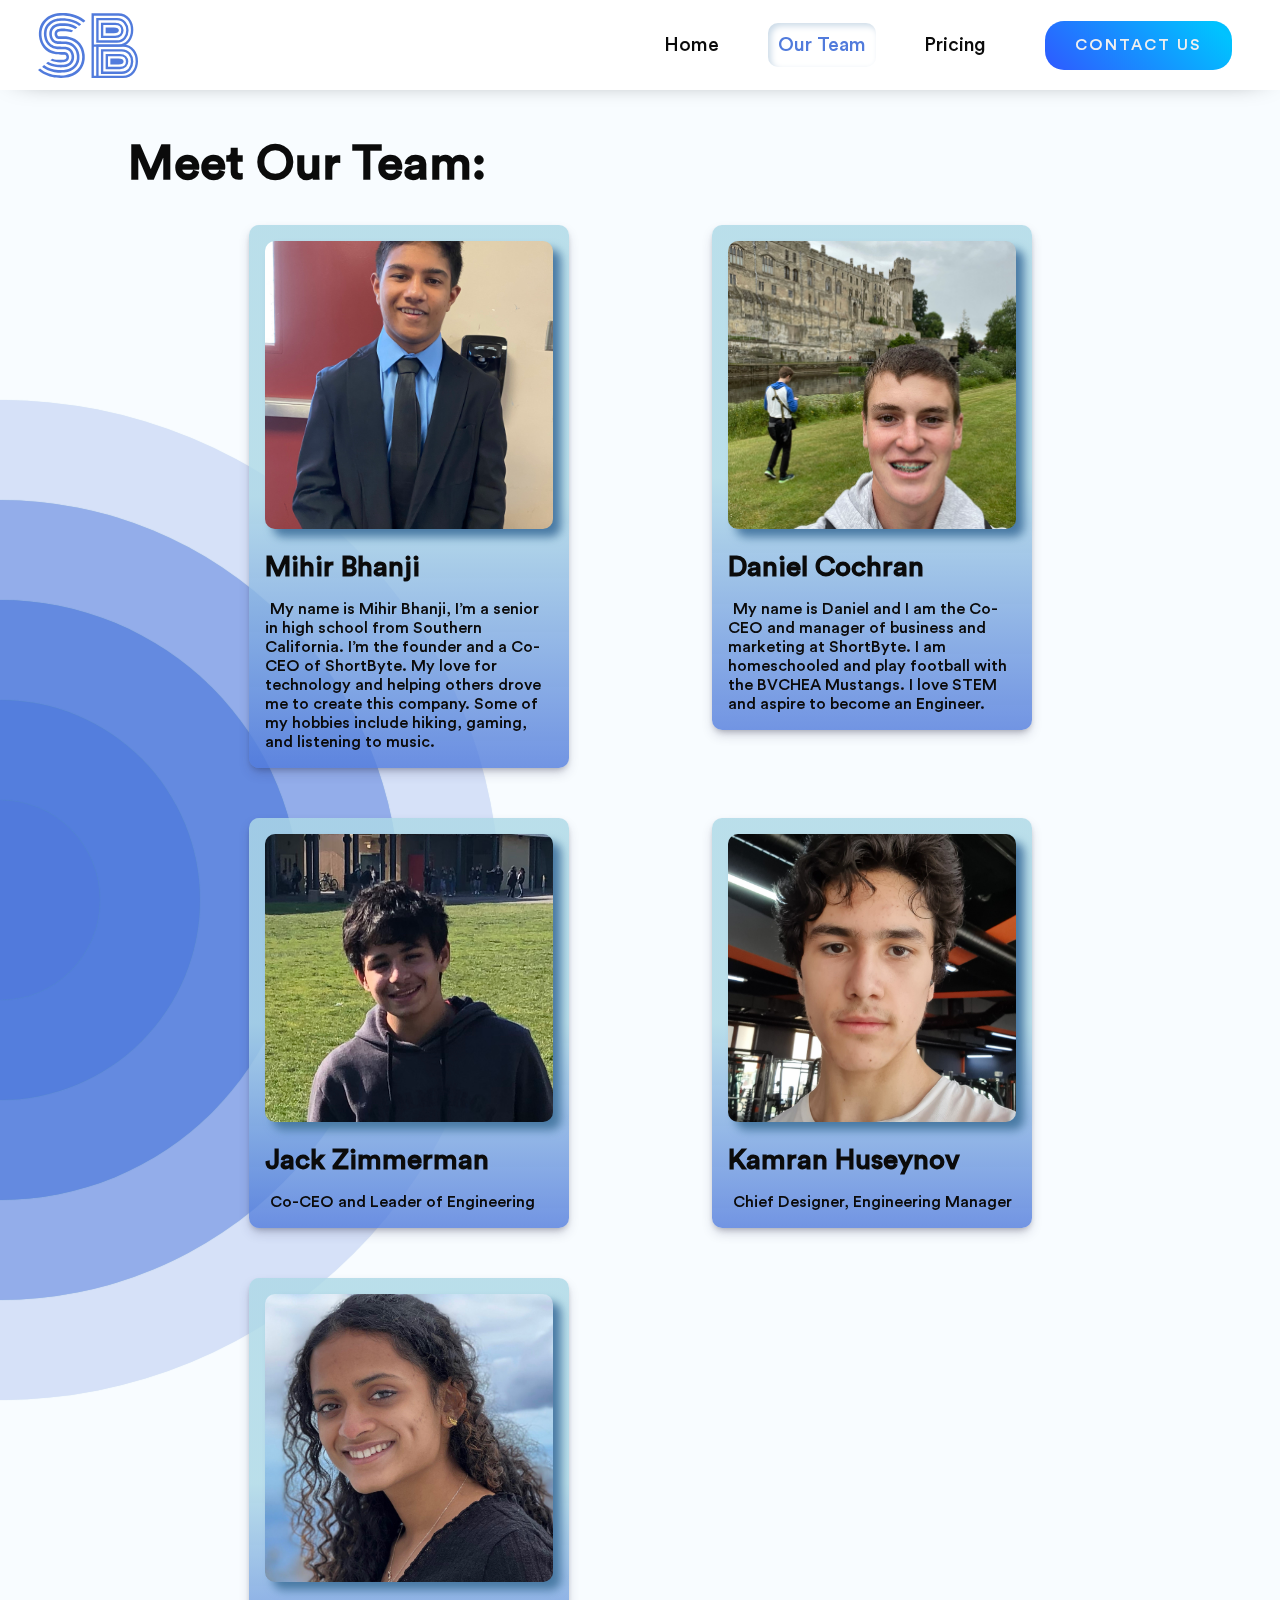
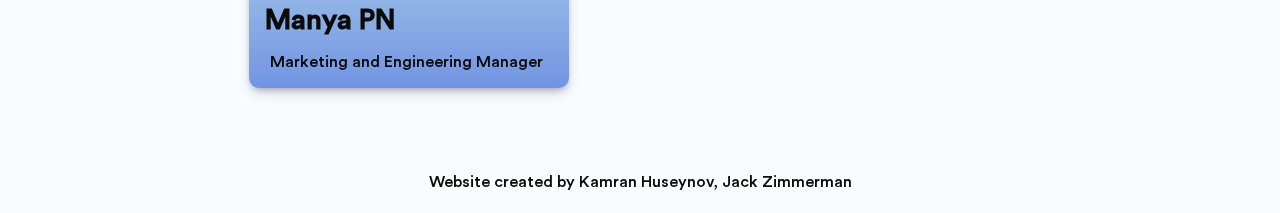
==== commit 512d29da: "fixed background for contact us button" ====
--- a/pages/ourteam.html
+++ b/pages/ourteam.html
@@ -30,7 +30,6 @@
           <a class="hLink" href="../index.html">Home</a>
           <a class="hLink active">Our Team</a>
           <a class="hLink" href="pricing.html">Pricing</a>
-          <a class="hLink" href="#">Support</a>
           <a class="contactUs" href="#">Contact Us</a>
         </nav>
         <div class="menuBtn">
@@ -41,7 +40,6 @@
           <a class="hLink" href="../index.html">Home</a>
           <a class="hLink active">Our Team</a>
           <a class="hLink" href="pricing.html">Pricing</a>
-          <a class="hLink" href="#">Support</a>
         </div>
         <!-- I changed div to nav for the screen reader support -->
     </div>
--- a/styles.css
+++ b/styles.css
@@ -226,7 +226,7 @@
   border: 0px;
   font-weight: 100;
   letter-spacing: 2px;
-  background-image: linear-gradient(45deg #2f59ff 0%, #00c3ff  51%, #2f59ff  100%);
+  background-image: linear-gradient(45deg, #2f59ff 0%, #00c3ff  51%, #2f59ff  100%);
   cursor: pointer;
   user-select: none;
   -webkit-user-select: none;
--- a/pages/styles/ourteam.css
+++ b/pages/styles/ourteam.css
@@ -24,9 +24,8 @@
     left: 10vw;
     grid-template-columns: repeat(auto-fit, minmax(300px, 1fr));
     grid-template-rows: repeat(auto-fit, minmax(fit-content, 1fr));
-    grid-column-gap: 10px;
+    grid-column-gap: 30px;
     grid-row-gap: 50px;
-    align-items: center;
     justify-items: center;
 }
 
@@ -35,9 +34,16 @@
 .memberBio{
     width: 320px;
     height: fit-content;
-    background: linear-gradient(180deg, lightblue 50%, var(--primary-color) 100%);
-    border-radius: 20px;
+    background: linear-gradient(180deg, rgba(173, 216, 230, 0.829) 50%, #517bdcce 100%);
+    border-radius: 10px;
     box-shadow: rgba(50, 50, 93, 0.25) 0px 6px 12px -2px, rgba(0, 0, 0, 0.3) 0px 3px 7px -3px;
+    transition: transform ease 0.3s;
+}
+
+.memberBio:hover{
+    transform: scale(1.1);
+    background: linear-gradient(180deg, rgba(173, 216, 230, 1) 50%, #517bdc 100%);
+    transition: transform ease 0.3s;
 }
 
 .memberBio > img{
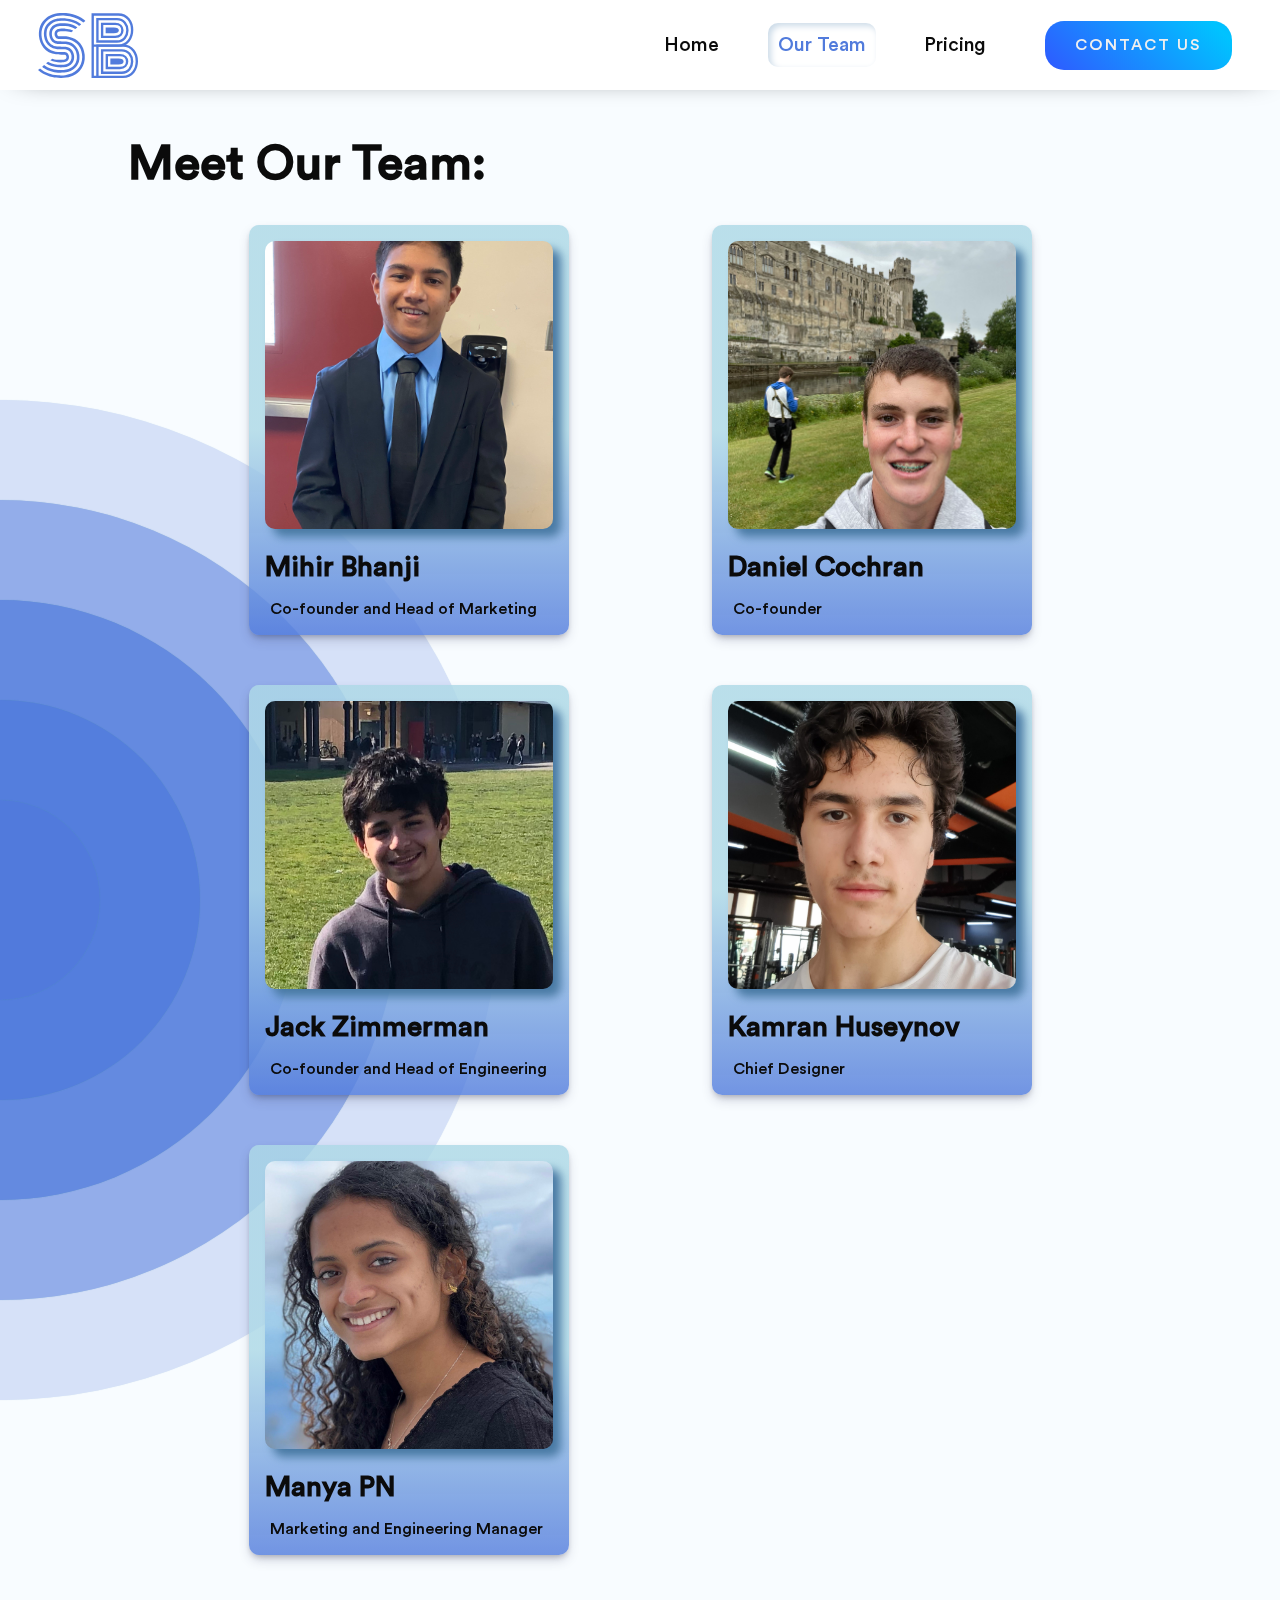
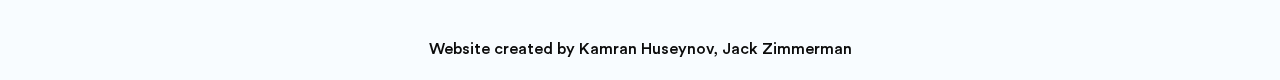
==== commit 34c7b002: "added details and scroll mechanic" ====
--- a/pages/ourteam.html
+++ b/pages/ourteam.html
@@ -52,25 +52,25 @@
           <img src="../images/mihirphoto.png"/>
           <h3>Mihir Bhanji</h3> 
           <div class="bioSplit"></div>
-          <p>My name is Mihir Bhanji, I’m a senior in high school from Southern California. I’m the founder and a Co-CEO of ShortByte. My love for technology and helping others drove me to create this company. Some of my hobbies include hiking, gaming, and listening to music.</p>
+          <p>Co-founder and Head of Marketing</p>
         </div>
         <div class="memberBio">
           <img src="../images/danielphoto.png"/>
           <h3>Daniel Cochran</h3> 
           <div class="bioSplit"></div>
-          <p>My name is Daniel and I am the Co-CEO and manager of business and marketing at ShortByte. I am homeschooled and play football with the BVCHEA Mustangs. I love STEM and aspire to become an Engineer.</p>
+          <p>Co-founder</p>
         </div>
         <div class="memberBio">
           <img src="../images/yppcoverimage.jpg"/>
           <h3>Jack Zimmerman</h3> 
           <div class="bioSplit"></div>
-          <p>Co-CEO and Leader of Engineering</p>
+          <p>Co-founder and Head of Engineering</p>
         </div>
         <div class="memberBio">
           <img src="../images/kamran.png"/>
           <h3>Kamran Huseynov</h3> 
           <div class="bioSplit"></div>
-          <p>Chief Designer, Engineering Manager</p>
+          <p>Chief Designer</p>
         </div>
         <div class="memberBio">
           <img src="../images/manyaphoto.png"/>
